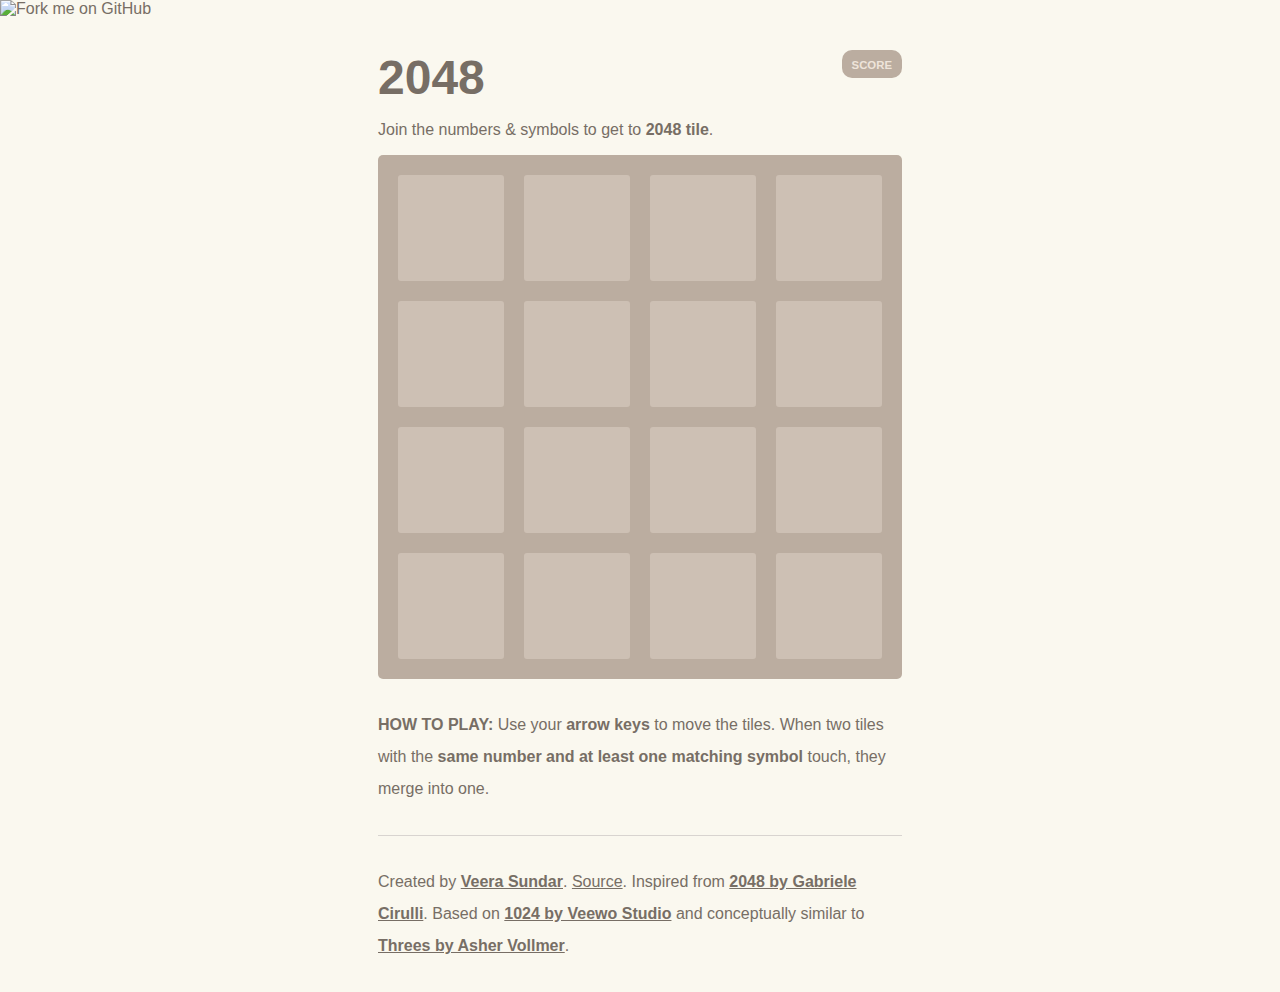
==== index.html @ b70bcfae "consistent wording." ====
<!doctype html>
<html>
<head>
<meta charset="utf-8">
<title>2048  &#9733; &#9829; </title>
<meta name="description"
	content="2048 - Join numbers and symbols to get to 2048 tile.">
<meta name="keywords" content="2048, game, facebook, friends">
<meta http-equiv="X-UA-Compatible" content="IE=edge">
    <meta name="viewport" content="width=device-width, initial-scale=1">

<link rel="stylesheet" type="text/css" href="css/normalize.css">
<link rel="stylesheet" type="text/css" href="css/fontello-embedded.css">
<link rel="stylesheet" type="text/css" href="css/2048.css">
</head>
<body>
	<div class='container'>
		<header>
			<div class='site-info'>
				<h1>2048</h1>
				<h2>
					<span class="icon-heart"></span><span class="icon-star"></span>
				</h2>
			</div>
			<div class='control-panel'>
				<div id="score" class='score'>
					<label>score</label>
					<strong class="animated"></strong>
				</div>
			</div>
		</header>
		<p class="sub">
					Join the numbers &amp; symbols to get to <strong>2048 tile</strong>.
				</p>
		<div class='app'>
			<div class='grid'>
				<div class='row'>
					<div class='cell'></div>
					<div class='cell'></div>
					<div class='cell'></div>
					<div class='cell'></div>
				</div>
				<div class='row'>
					<div class='cell'></div>
					<div class='cell'></div>
					<div class='cell'></div>
					<div class='cell'></div>
				</div>
				<div class='row'>
					<div class='cell'></div>
					<div class='cell'></div>
					<div class='cell'></div>
					<div class='cell'></div>
				</div>
				<div class='row'>
					<div class='cell'></div>
					<div class='cell'></div>
					<div class='cell'></div>
					<div class='cell'></div>
				</div>
			</div>
			<div class='pad'></div>
		</div>

		<div class='content'>

			<div class='how-to'>
				<p>
					<strong>HOW TO PLAY:</strong> Use your <strong>arrow keys</strong>
					to move the tiles. When two tiles with the <strong>same
						number and at least one matching symbol</strong> touch, they merge into
					one.
				</p>
			</div>
			<div class='author'>
				<p>
					Created by <a href="http://veerasundar.com"><strong>Veera
							Sundar</strong></a>. <a href="http://github.com/vraa/2048">Source</a>. Inspired from <a href=""><strong>2048 by
							Gabriele Cirulli</strong></a>. Based on <a target="_blank"
						href="https://itunes.apple.com/us/app/1024!/id823499224"><strong>1024
							by Veewo Studio</strong></a> and conceptually similar to <a target="_blank"
						href="http://asherv.com/threes/"><strong>Threes by
							Asher Vollmer</strong></a>.
				</p>
			</div>
		</div>
	</div>
	<script src="js/require.js" data-main="js/main"></script>
	<script>
	  (function(i,s,o,g,r,a,m){i['GoogleAnalyticsObject']=r;i[r]=i[r]||function(){
	  (i[r].q=i[r].q||[]).push(arguments)},i[r].l=1*new Date();a=s.createElement(o),
	  m=s.getElementsByTagName(o)[0];a.async=1;a.src=g;m.parentNode.insertBefore(a,m)
	  })(window,document,'script','//www.google-analytics.com/analytics.js','ga');
	
	  ga('create', 'UA-2028306-40', 'veerasundar.com');
	  ga('send', 'pageview');
	
	</script>
	<a class='gitfork' href="https://github.com/vraa/2048"><img style="position: absolute; top: 0; left: 0; border: 0;" src="https://camo.githubusercontent.com/82b228a3648bf44fc1163ef44c62fcc60081495e/68747470733a2f2f73332e616d617a6f6e6177732e636f6d2f6769746875622f726962626f6e732f666f726b6d655f6c6566745f7265645f6161303030302e706e67" alt="Fork me on GitHub" data-canonical-src="https://s3.amazonaws.com/github/ribbons/forkme_left_red_aa0000.png"></a>
</body>
</html>
---- css/2048.css ----
body{
    background-color:#FAF8EF;
    color:#776E65;
    font-size:1rem;
    font-family:Arial, Sans;
    text-align:center;
}
a, a:hover, a:active, a:link, a:visited{
    color:#776E65;
}
.container{
	width:524px;
	margin:0 auto;
}
.app{
    position:relative;
}
.game{
    margin:0 auto;
}
.game .row{
    overflow:hidden;
}
.grid{
    /*border-radius*/
    -webkit-border-radius:5px;
    -moz-border-radius:5px;
    border-radius:5px;
    width:524px;
    height:524px;
    margin:0 auto;
    background-color:#BBADA0;
}
.grid .cell{
    width:100px;
    height:100px;
    background-color:#CDC0B4;
    margin:10px;
    /*border-radius*/
    -webkit-border-radius:3px;
    -moz-border-radius:3px;
    border-radius:3px;
    float:left;
    border:3px solid #CDC0B4;
    z-index:0;
}
.grid .row:first-child .cell{
    margin-top:20px;
}
.grid .row:last-child .cell{
    margin-bottom:20px;
}
.grid .row .cell:first-child{
    margin-left:20px;
}
.grid .row .cell:last-child{
    margin-right:20px;
}
.pad{
    position:absolute;
    top:0;
    left:0;
    z-index:10;
}
.game .tile{
    width:100px;
    height:100px;
    background-color:#EEE4DA;
    margin:10px;
    /*border-radius*/
    -webkit-border-radius:3px;
    -moz-border-radius:3px;
    border-radius:3px;
    border:3px solid #EEE4DA;
    position:absolute;
}
.tile.empty{
    z-index:10;
    display:none;
}
.tile.non-empty{
    /*transition*/
    -webkit-transition:-webkit-transform 200ms ease-in-out 0s;
    -moz-transition:-moz-transform 200ms ease-in-out 0s;
    -o-transition:-o-transform 200ms ease-in-out 0s;
    transition:transform 200ms ease-in-out 0s;
    z-index:20;
}
.tile[data-xy="0-0"]{
    /*transform*/
    -webkit-transform:translate(10px,10px);
    -moz-transform:translate(10px,10px);
    -ms-transform:translate(10px,10px);
    -o-transform:translate(10px,10px);
    transform:translate(10px,10px);
}
.tile[data-xy="0-1"]{
    /*transform*/
    -webkit-transform:translate(135px,10px);
    -moz-transform:translate(135px,10px);
    -ms-transform:translate(135px,10px);
    -o-transform:translate(135px,10px);
    transform:translate(135px,10px);
}
.tile[data-xy="0-2"]{
    /*transform*/
    -webkit-transform:translate(262px,10px);
    -moz-transform:translate(262px,10px);
    -ms-transform:translate(262px,10px);
    -o-transform:translate(262px,10px);
    transform:translate(262px,10px);
}
.tile[data-xy="0-3"]{
    /*transform*/
    -webkit-transform:translate(387px,10px);
    -moz-transform:translate(387px,10px);
    -ms-transform:translate(387px,10px);
    -o-transform:translate(387px,10px);
    transform:translate(387px,10px);
}
.tile[data-xy="1-0"]{
    /*transform*/
    -webkit-transform:translate(10px,135px);
    -moz-transform:translate(10px,135px);
    -ms-transform:translate(10px,135px);
    -o-transform:translate(10px,135px);
    transform:translate(10px,135px);
}
.tile[data-xy="1-1"]{
    /*transform*/
    -webkit-transform:translate(135px,135px);
    -moz-transform:translate(135px,135px);
    -ms-transform:translate(135px,135px);
    -o-transform:translate(135px,135px);
    transform:translate(135px,135px);
}
.tile[data-xy="1-2"]{
    /*transform*/
    -webkit-transform:translate(262px,135px);
    -moz-transform:translate(262px,135px);
    -ms-transform:translate(262px,135px);
    -o-transform:translate(262px,135px);
    transform:translate(262px,135px);
}
.tile[data-xy="1-3"]{
    /*transform*/
    -webkit-transform:translate(387px,135px);
    -moz-transform:translate(387px,135px);
    -ms-transform:translate(387px,135px);
    -o-transform:translate(387px,135px);
    transform:translate(387px,135px);
}
.tile[data-xy="2-0"]{
    /*transform*/
    -webkit-transform:translate(10px,262px);
    -moz-transform:translate(10px,262px);
    -ms-transform:translate(10px,262px);
    -o-transform:translate(10px,262px);
    transform:translate(10px,262px);
}
.tile[data-xy="2-1"]{
    /*transform*/
    -webkit-transform:translate(135px,262px);
    -moz-transform:translate(135px,262px);
    -ms-transform:translate(135px,262px);
    -o-transform:translate(135px,262px);
    transform:translate(135px,262px);
}
.tile[data-xy="2-2"]{
    /*transform*/
    -webkit-transform:translate(262px,262px);
    -moz-transform:translate(262px,262px);
    -ms-transform:translate(262px,262px);
    -o-transform:translate(262px,262px);
    transform:translate(262px,262px);
}
.tile[data-xy="2-3"]{
    /*transform*/
    -webkit-transform:translate(387px,262px);
    -moz-transform:translate(387px,262px);
    -ms-transform:translate(387px,262px);
    -o-transform:translate(387px,262px);
    transform:translate(387px,262px);
}
.tile[data-xy="3-0"]{
    /*transform*/
    -webkit-transform:translate(10px,387px);
    -moz-transform:translate(10px,387px);
    -ms-transform:translate(10px,387px);
    -o-transform:translate(10px,387px);
    transform:translate(10px,387px);
}
.tile[data-xy="3-1"]{
    /*transform*/
    -webkit-transform:translate(135px,387px);
    -moz-transform:translate(135px,387px);
    -ms-transform:translate(135px,387px);
    -o-transform:translate(135px,387px);
    transform:translate(135px,387px);
}
.tile[data-xy="3-2"]{
    /*transform*/
    -webkit-transform:translate(262px,387px);
    -moz-transform:translate(262px,387px);
    -ms-transform:translate(262px,387px);
    -o-transform:translate(262px,387px);
    transform:translate(262px,387px);
}
.tile[data-xy="3-3"]{
    /*transform*/
    -webkit-transform:translate(387px,387px);
    -moz-transform:translate(387px,387px);
    -ms-transform:translate(387px,387px);
    -o-transform:translate(387px,387px);
    transform:translate(387px,387px);
}
.tile.can-merge{
    /*box-shadow*/
    -webkit-box-shadow:0 0 10px #aaa;
    -moz-box-shadow:0 0 10px #aaa;
    box-shadow:0 0 10px #aaa;
    background:rgb(255,255,255);
    /* Old browsers */
    background:-moz-radial-gradient(center, ellipse cover,  rgba(255,255,255,1) 0%, rgba(238,228,218,1) 100%);
    /* FF3.6+ */
    background:-webkit-gradient(radial, center center, 0px, center center, 100%, color-stop(0%,rgba(255,255,255,1)), color-stop(100%,rgba(238,228,218,1)));
    /* Chrome,Safari4+ */
    background:-webkit-radial-gradient(center, ellipse cover,  rgba(255,255,255,1) 0%,rgba(238,228,218,1) 100%);
    /* Chrome10+,Safari5.1+ */
    background:-o-radial-gradient(center, ellipse cover,  rgba(255,255,255,1) 0%,rgba(238,228,218,1) 100%);
    /* Opera 12+ */
    background:-ms-radial-gradient(center, ellipse cover,  rgba(255,255,255,1) 0%,rgba(238,228,218,1) 100%);
    /* IE10+ */
    background:radial-gradient(ellipse at center,  rgba(255,255,255,1) 0%,rgba(238,228,218,1) 100%);
    /* W3C */
    filter:progid:DXImageTransform.Microsoft.gradient( startColorstr='#ffffff', endColorstr='#eee4da',GradientType=1 );
    /* IE6-9 fallback on horizontal gradient */
    :;
}
.tile.moving{
    border-color:#EEE4DA!important;
}
.tile[data-edge-t="1"]{
    border-top-color:#f00;
}
.tile[data-edge-b="1"]{
    border-bottom-color:#f00;
}
.tile[data-edge-l="1"]{
    border-left-color:#f00;
}
.tile[data-edge-r="1"]{
    border-right-color:#f00;
}
.tile.empty{
    background-color:#CDC0B4;
    border-color:#CDC0B4;
}
.tile.empty .wrap{
    display:none;
}
.game .wrap{
    width:100%;
    height:100%;
    position:relative;
}
.game .tile label{
    position:absolute;
    top:10px;
    left:50%;
    /*transform*/
    -webkit-transform:translateX(-50%);
    -moz-transform:translateX(-50%);
    -ms-transform:translateX(-50%);
    -o-transform:translateX(-50%);
    transform:translateX(-50%);
    font-weight:bold;
}
.game label.xl{
    font-size:2.8rem;
}
.game label.l{
    font-size:2.5rem;
}
.game label.m{
    font-size:2.3rem;
}
.game label.s{
    font-size:1.7rem;
}
.game .symbols{
    width:100%;
    list-style:none;
    padding:0;
    margin:0;
    font-size:.81rem;
    position:absolute;
    bottom:10px;
    left:50%;
    /*transform*/
    -webkit-transform:translateX(-50%);
    -moz-transform:translateX(-50%);
    -ms-transform:translateX(-50%);
    -o-transform:translateX(-50%);
    transform:translateX(-50%);
}
.game .symbols li{
    display:inline-block;
}
/* Animate.css */
.animated{
    /*animation-duration*/
    -webkit-animation-duration:.3s;
    -moz-animation-duration:.3s;
    -ms-animation-duration:.3s;
    -o-animation-duration:.3s;
    animation-duration:.3s;
    -webkit-animation-fill-mode:both;
    animation-fill-mode:both;
}
.animated.slowly{
    /*animation-duration*/
    -webkit-animation-duration:1s;
    -moz-animation-duration:1s;
    -ms-animation-duration:1s;
    -o-animation-duration:1s;
    animation-duration:1s;
    -webkit-animation-fill-mode:both;
    animation-fill-mode:both;
}
@-webkit-keyframes grow{
    0% {
        -webkit-transform: scale(.5);
        transform: scale(.5);
    }
    
    100% {
        -webkit-transform: scale(1);
        transform: scale(1);
    }
}
@keyframes grow{
    0% {
        -webkit-transform: scale(.5);
        -ms-transform: scale(.5);
        transform: scale(.5);
    }
    
    100% {
        -webkit-transform: scale(1);
        -ms-transform: scale(1);
        transform: scale(1);
    }
}
.grow{
    /*animation-name*/
    -webkit-animation-name:grow;
    -moz-animation-name:grow;
    -ms-animation-name:grow;
    -o-animation-name:grow;
    animation-name:grow;
}
@-webkit-keyframes pulse{
    0% {
        -webkit-transform: scale(.8);
        transform: scale(.8);
    }
    
    50% {
        -webkit-transform: scale(2);
        transform: scale(2);
    }
    
    100% {
        -webkit-transform: scale(1);
        transform: scale(1);
    }
}
@keyframes pulse{
    0% {
        -webkit-transform: scale(.8);
        -ms-transform: scale(.8);
        transform: scale(.8);
    }
    
    50% {
        -webkit-transform: scale(2);
        -ms-transform: scale(2);
        transform: scale(2);
    }
    
    100% {
        -webkit-transform: scale(1);
        -ms-transform: scale(1);
        transform: scale(1);
    }
}
.pulse{
    /*animation-name*/
    -webkit-animation-name:pulse;
    -moz-animation-name:pulse;
    -ms-animation-name:pulse;
    -o-animation-name:pulse;
    animation-name:pulse;
}

@-webkit-keyframes fadeOutDownBig {
  0% {
    opacity: 1;
    -webkit-transform: translateY(0);
    transform: translateY(0);
  }

  100% {
    opacity: 0;
    -webkit-transform: translateY(2000px);
    transform: translateY(2000px);
  }
}

@keyframes fadeOutDownBig {
  0% {
    opacity: 1;
    -webkit-transform: translateY(0);
    -ms-transform: translateY(0);
    transform: translateY(0);
  }

  100% {
    opacity: 0;
    -webkit-transform: translateY(2000px);
    -ms-transform: translateY(2000px);
    transform: translateY(2000px);
  }
}

.fadeOutDownBig {
  -webkit-animation-name: fadeOutDownBig;
  animation-name: fadeOutDownBig;
}

header{
    margin:0 auto;
    overflow:hidden;
    margin-top:50px;
}
header .site-info, header .control-panel{
    float:left;
}
header .site-info{
    text-align:left;
    width:50%;
}
.site-info h1{
    font-size:3rem;
    margin:0;
    padding:0;
}
.site-info h2{
    font-size:1.7rem;
    margin:0;
    padding:0;
}
header .control-panel{
    width:50%;
}
p.sub{
	text-align:left;
}
.content{
    margin:30px auto 0 auto;
    text-align:left;
}
.content p{
    font-size:1rem;
    line-height:2rem;
    margin:30px 0;
}
.content .how-to{
    border-bottom:1px solid #D8D4D0;
}

.score{
	float:right;
	background-color:#BBADA0;
	color:#fff;
	padding:5px 10px;
	border-radius:10px;
	text-transform: uppercase;
	font-weight:bold;
}
.score label{
	font-size:.71rem;
	color:#EEE4DA;
}
.score strong{
	display:block;
	font-size:1.5rem;
}

.app .over{
	position:absolute;
	top:0;
	left:0;
	width:100%;
	height:100%;
	background-color:rgba(255,255,255,.8);
	z-index:100;
}

.over button{
	background-color:#8F7A66;
	color:#fff;
	padding:10px 20px;
	border-radius:5px;
	border:none;
	font-weight:bold;+
	
}
.over .wrap{
	position:relative;
	top:50%;
	left:50%;
	-webkit-transform:translateY(-50%) translateX(-50%);
	transform:translateY(-50%) translateX(-50%);
}

@media (max-width: 480px){
	header{
		margin-top:10px;
	}
	.site-info h1{
		font-size:2.2rem;
	}
	.container{
		width:300px;
	}
	p.sub{
		font-size:.9rem;
	}
	.grid{
		width:275px;
		height:275px;
	}
	.grid .cell{
		width:50px;
		height:50px;
		margin:5px;
	}
	.grid .row:first-child .cell{
	    margin-top:10px;
	}
	.grid .row:last-child .cell{
	    margin-bottom:10px;
	}
	.grid .row .cell:first-child{
	    margin-left:10px;
	}
	.grid .row .cell:last-child{
	    margin-right:10px;
	}
	.game .tile{
		width:50px;
		height:50px;
		margin:5px;
	}
	.game .tile label{
		top:2px;
	}
	.game label.xl{
    font-size:1.5rem;
	}
	.game label.l{
	    font-size:1.5rem;
	}
	.game label.m{
	    font-size:1.4rem;
	}
	.game label.s{
	    font-size:1.3rem;
	}
	.game .symbols{
		bottom:2px;
	}
	.tile[data-xy="0-0"]{
    /*transform*/
    -webkit-transform:translate(18px,5px);
    -moz-transform:translate(18px,5px);
    -ms-transform:translate(18px,5px);
    -o-transform:translate(18px,5px);
    transform:translate(18px,5px);
	}
	.tile[data-xy="0-1"]{
	    /*transform*/
	    -webkit-transform:translate(84px,5px);
	    -moz-transform:translate(84px,5px);
	    -ms-transform:translate(84px,5px);
	    -o-transform:translate(84px,5px);
	    transform:translate(84px,5px);
	}
	.tile[data-xy="0-2"]{
	    /*transform*/
	    -webkit-transform:translate(150px,5px);
	    -moz-transform:translate(150px,5px);
	    -ms-transform:translate(150px,5px);
	    -o-transform:translate(150px,5px);
	    transform:translate(150px,5px);
	}
	.tile[data-xy="0-3"]{
	    /*transform*/
	    -webkit-transform:translate(215px,5px);
	    -moz-transform:translate(215px,5px);
	    -ms-transform:translate(215px,5px);
	    -o-transform:translate(215px,5px);
	    transform:translate(215px,5px);
	}
	.tile[data-xy="1-0"]{
	    /*transform*/
	    -webkit-transform:translate(18px,71px);
	    -moz-transform:translate(18px,71px);
	    -ms-transform:translate(18px,71px);
	    -o-transform:translate(18px,71px);
	    transform:translate(18px,71px);
	}
	.tile[data-xy="1-1"]{
	    /*transform*/
	    -webkit-transform:translate(84px,71px);
	    -moz-transform:translate(84px,71px);
	    -ms-transform:translate(84px,71px);
	    -o-transform:translate(84px,71px);
	    transform:translate(84px,71px);
	}
	.tile[data-xy="1-2"]{
	    /*transform*/
	    -webkit-transform:translate(150px,71px);
	    -moz-transform:translate(150px,71px);
	    -ms-transform:translate(150px,71px);
	    -o-transform:translate(150px,71px);
	    transform:translate(150px,71px);
	}
	.tile[data-xy="1-3"]{
	    /*transform*/
	    -webkit-transform:translate(215px,71px);
	    -moz-transform:translate(215px,71px);
	    -ms-transform:translate(215px,71px);
	    -o-transform:translate(215px,71px);
	    transform:translate(215px,71px);
	}
	.tile[data-xy="2-0"]{
	    /*transform*/
	    -webkit-transform:translate(18px,137px);
	    -moz-transform:translate(18px,137px);
	    -ms-transform:translate(18px,137px);
	    -o-transform:translate(18px,137px);
	    transform:translate(18px,137px);
	}
	.tile[data-xy="2-1"]{
	    /*transform*/
	    -webkit-transform:translate(84px,137px);
	    -moz-transform:translate(84px,137px);
	    -ms-transform:translate(84px,137px);
	    -o-transform:translate(84px,137px);
	    transform:translate(84px,137px);
	}
	.tile[data-xy="2-2"]{
	    /*transform*/
	    -webkit-transform:translate(150px,137px);
	    -moz-transform:translate(150px,137px);
	    -ms-transform:translate(150px,137px);
	    -o-transform:translate(150px,137px);
	    transform:translate(150px,137px);
	}
	.tile[data-xy="2-3"]{
	    /*transform*/
	    -webkit-transform:translate(215px,137px);
	    -moz-transform:translate(215px,137px);
	    -ms-transform:translate(215px,137px);
	    -o-transform:translate(215px,137px);
	    transform:translate(215px,137px);
	}
	.tile[data-xy="3-0"]{
	    /*transform*/
	    -webkit-transform:translate(18px,203px);
	    -moz-transform:translate(18px,203px);
	    -ms-transform:translate(18px,203px);
	    -o-transform:translate(18px,203px);
	    transform:translate(18px,203px);
	}
	.tile[data-xy="3-1"]{
	    /*transform*/
	    -webkit-transform:translate(84px,203px);
	    -moz-transform:translate(84px,203px);
	    -ms-transform:translate(84px,203px);
	    -o-transform:translate(84px,203px);
	    transform:translate(84px,203px);
	}
	.tile[data-xy="3-2"]{
	    /*transform*/
	    -webkit-transform:translate(150px,203px);
	    -moz-transform:translate(150px,203px);
	    -ms-transform:translate(150px,203px);
	    -o-transform:translate(150px,203px);
	    transform:translate(150px,203px);
	}
	.tile[data-xy="3-3"]{
	    /*transform*/
	    -webkit-transform:translate(215px,203px);
	    -moz-transform:translate(215px,203px);
	    -ms-transform:translate(215px,203px);
	    -o-transform:translate(215px,203px);
	    transform:translate(215px,203px);
	}
	.gitfork{
		display:none;
	}
}
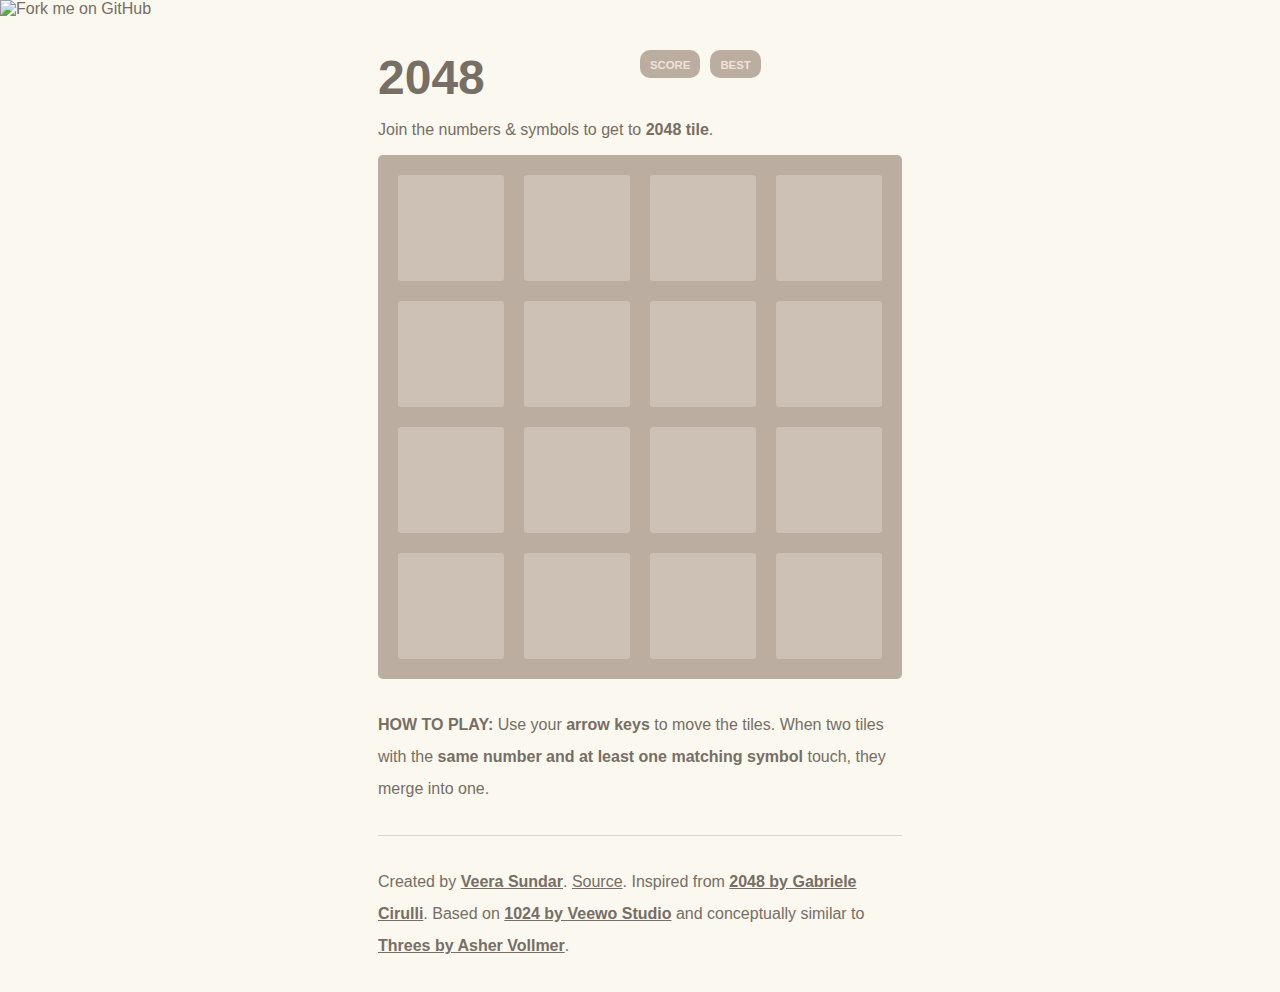
==== commit 8c692e81: "Add best score." ====
--- a/index.html
+++ b/index.html
@@ -23,8 +23,12 @@
 				</h2>
 			</div>
 			<div class='control-panel'>
-				<div id="score" class='score'>
+				<div id="game-score" class='score'>
 					<label>score</label>
+					<strong class="animated"></strong>
+				</div>
+				<div id="best-score" class='score best'>
+					<label>best</label>
 					<strong class="animated"></strong>
 				</div>
 			</div>
--- a/css/2048.css
+++ b/css/2048.css
@@ -481,13 +481,14 @@
 }
 
 .score{
-	float:right;
+	float:left;
 	background-color:#BBADA0;
 	color:#fff;
 	padding:5px 10px;
 	border-radius:10px;
 	text-transform: uppercase;
 	font-weight:bold;
+    margin-right: 10px;
 }
 .score label{
 	font-size:.71rem;
@@ -495,7 +496,7 @@
 }
 .score strong{
 	display:block;
-	font-size:1.5rem;
+	font-size:1.2rem;
 }
 
 .app .over{
